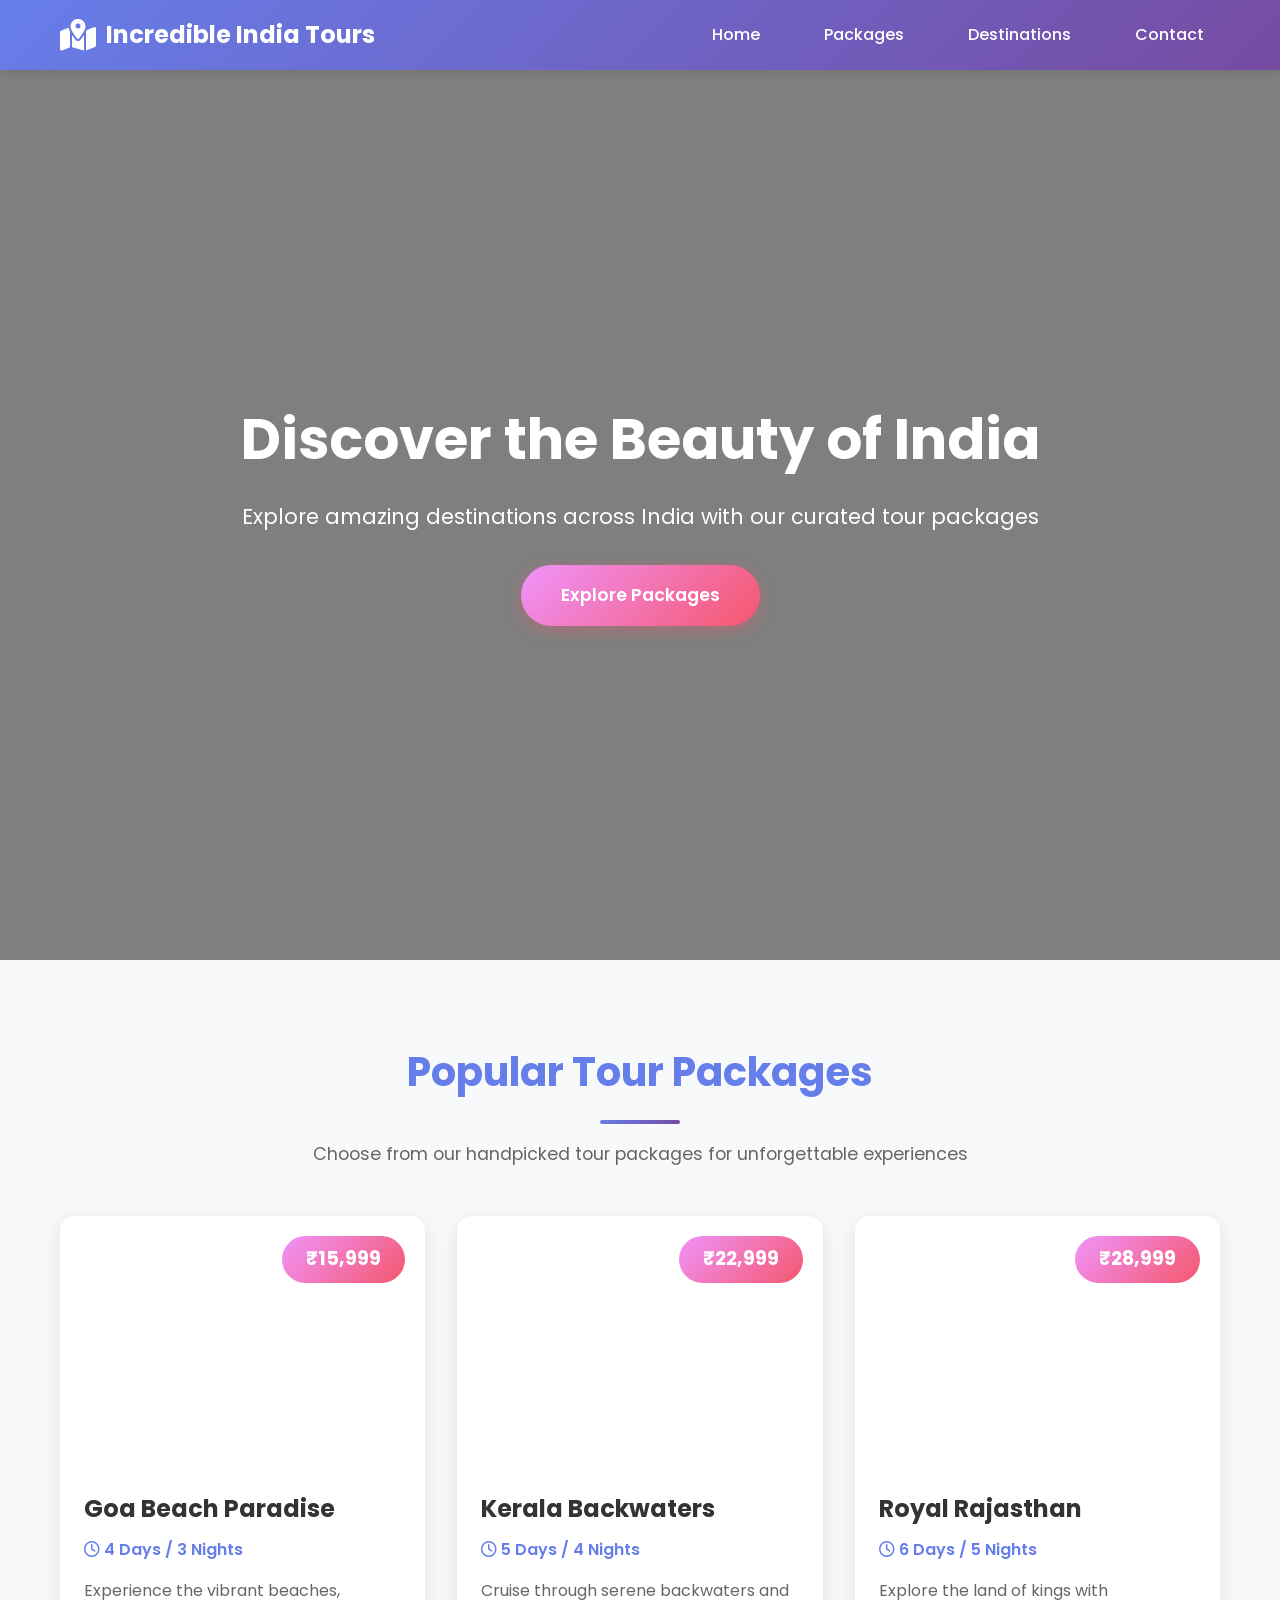
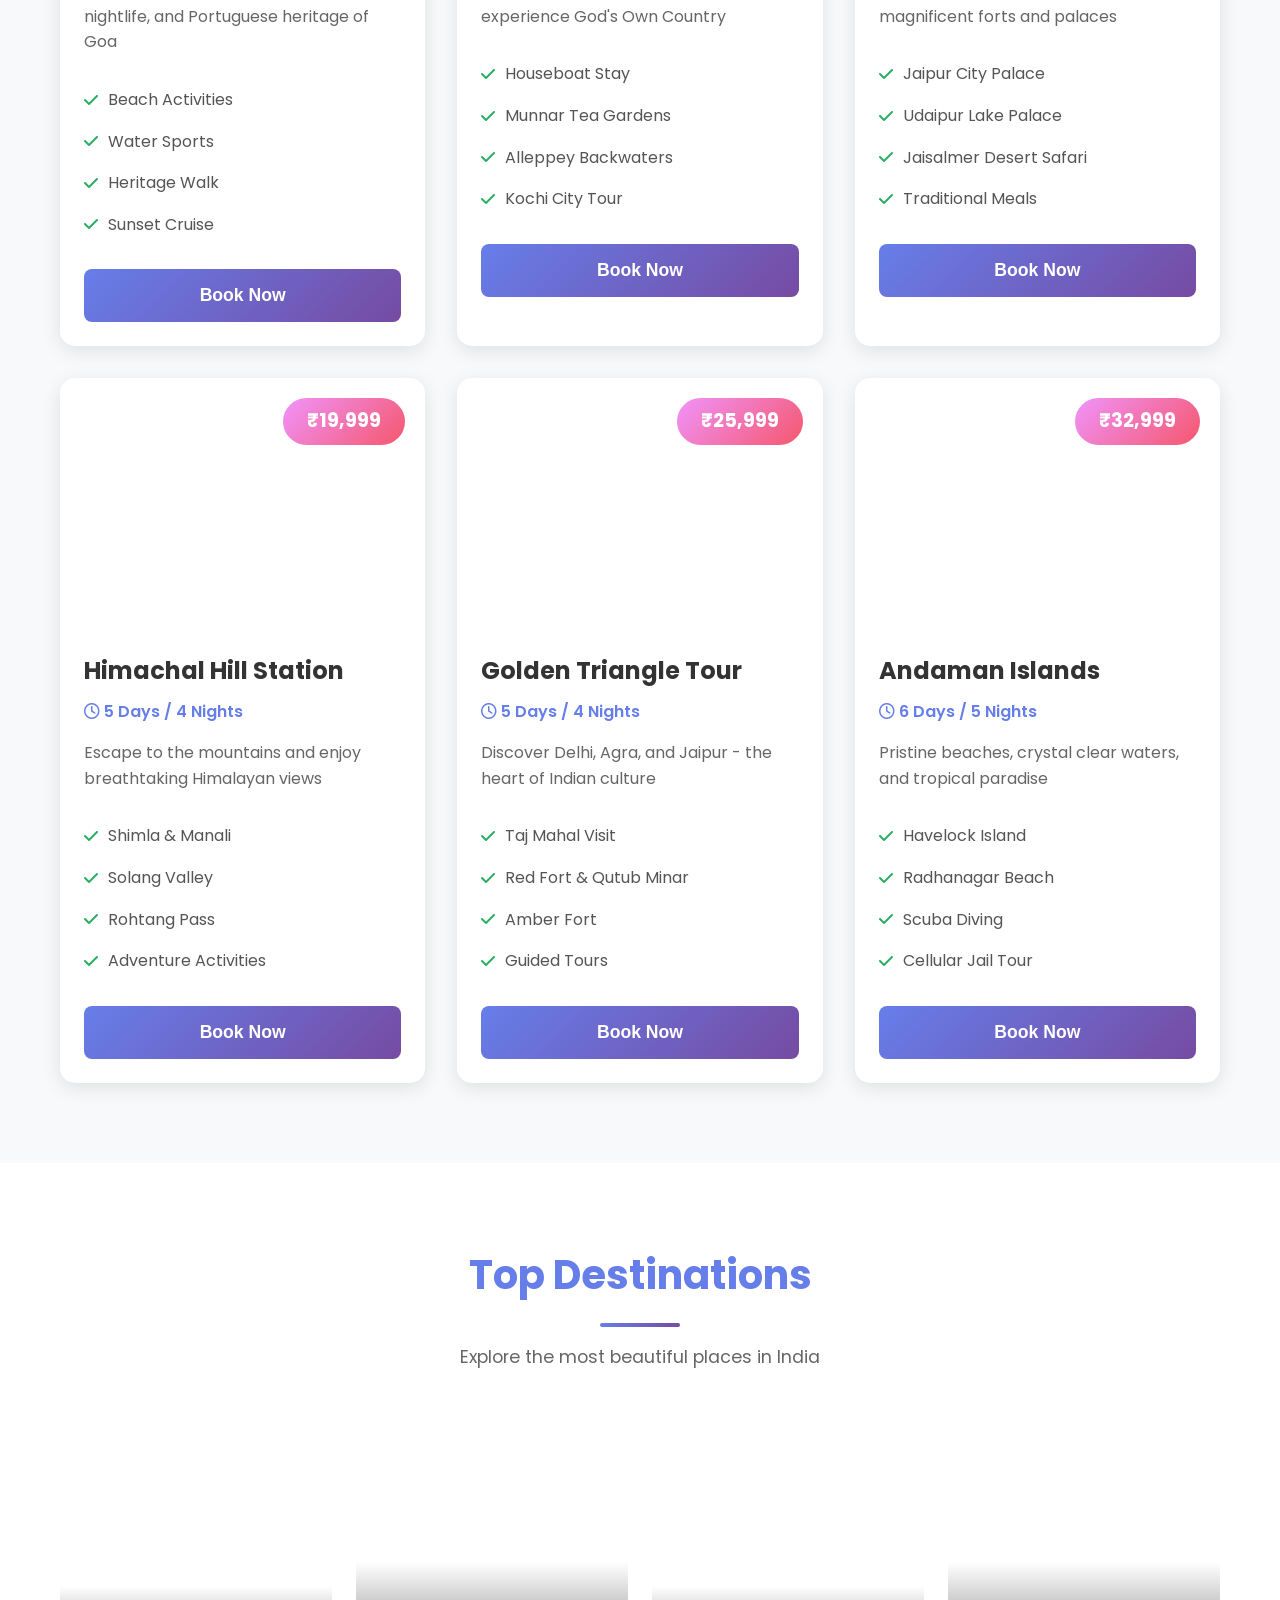
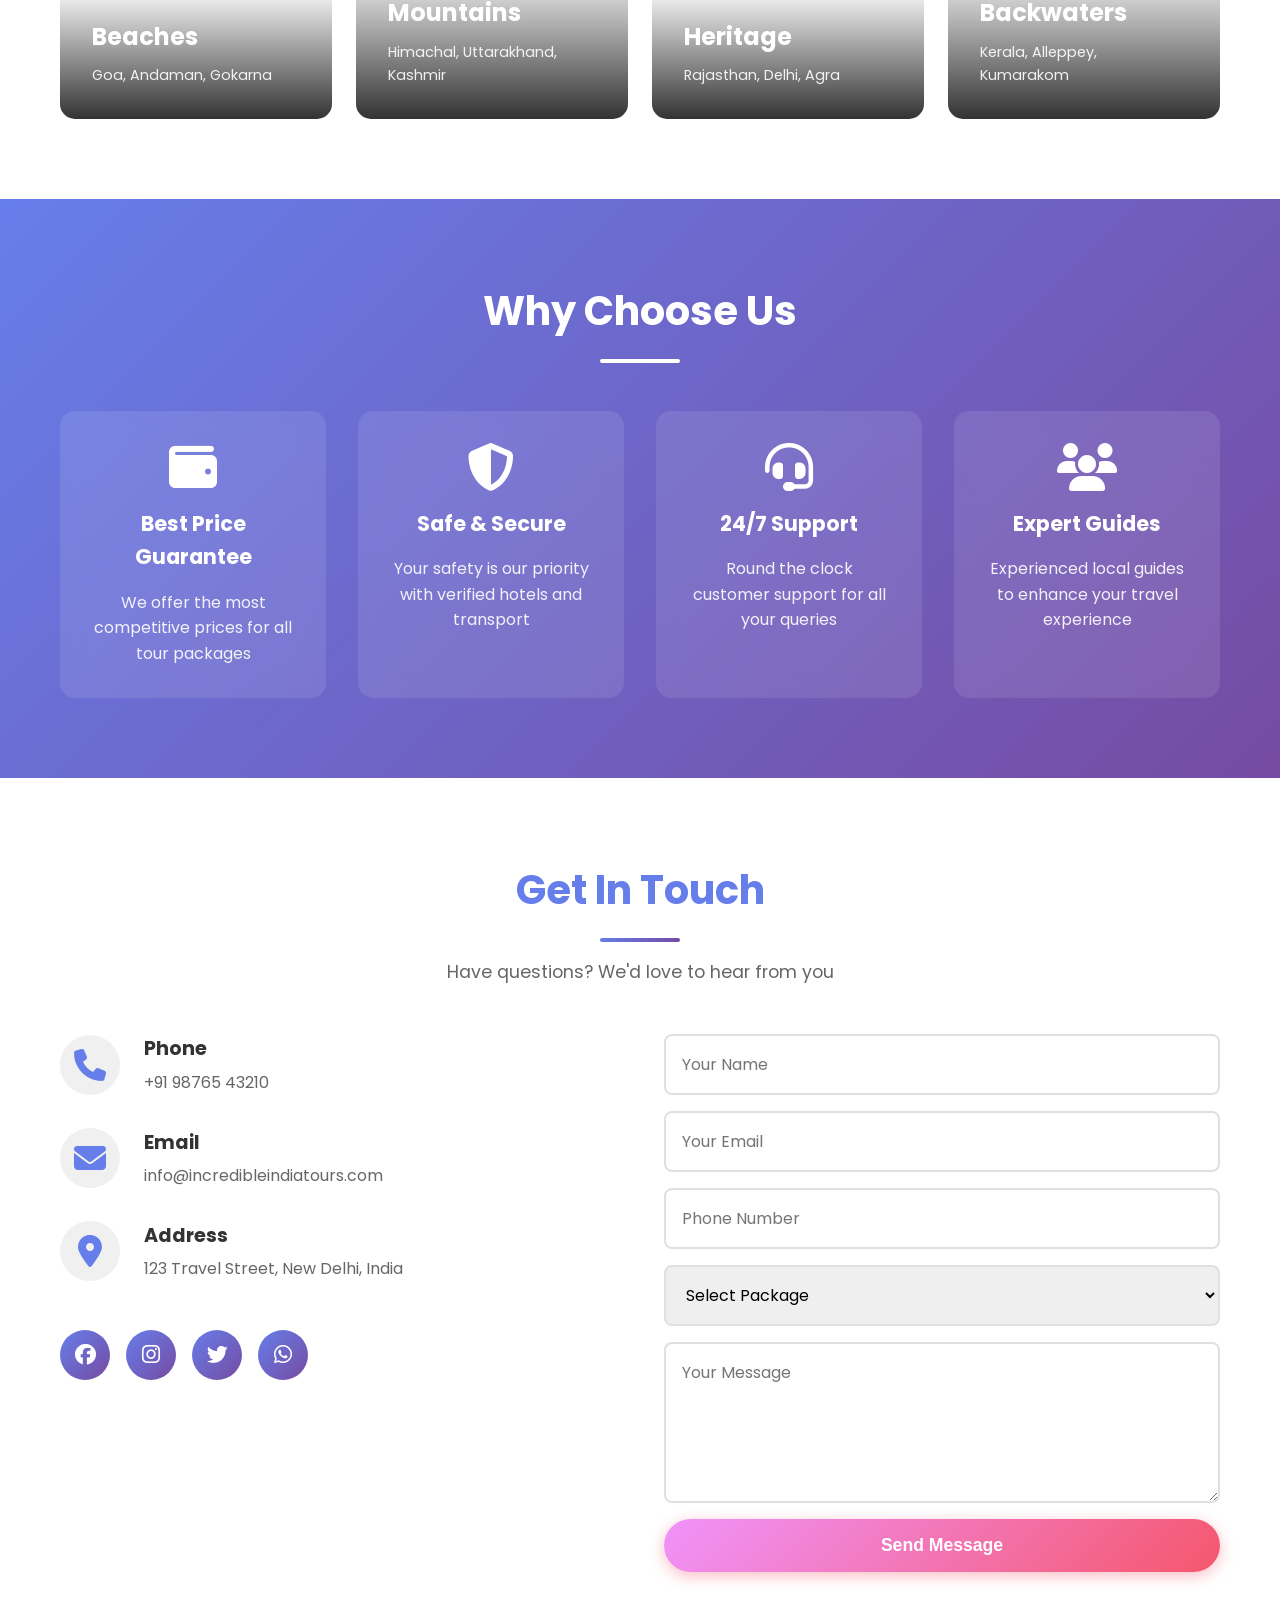
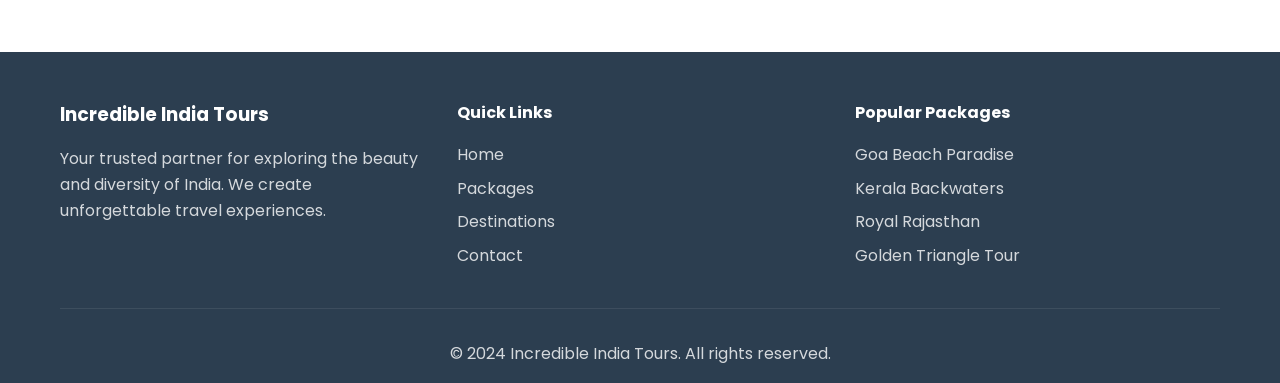
==== index.html @ 149560b5 "**Create Indian Tourism Website with Tour Packages** Key features implemented: - Added index.html wi" ====
<!DOCTYPE html>
<html lang="en">
<head>
    <meta charset="UTF-8">
    <meta name="viewport" content="width=device-width, initial-scale=1.0">
    <title>Incredible India Tours - Explore Beautiful Destinations</title>
    <link rel="stylesheet" href="styles.css">
    <link href="https://fonts.googleapis.com/css2?family=Poppins:wght@300;400;500;600;700&display=swap" rel="stylesheet">
    <link rel="stylesheet" href="https://cdnjs.cloudflare.com/ajax/libs/font-awesome/6.4.0/css/all.min.css">
</head>
<body>
    <!-- Navigation -->
    <nav class="navbar">
        <div class="container">
            <div class="logo">
                <i class="fas fa-map-marked-alt"></i>
                <span>Incredible India Tours</span>
            </div>
            <ul class="nav-links">
                <li><a href="#home">Home</a></li>
                <li><a href="#packages">Packages</a></li>
                <li><a href="#destinations">Destinations</a></li>
                <li><a href="#contact">Contact</a></li>
            </ul>
            <div class="hamburger">
                <i class="fas fa-bars"></i>
            </div>
        </div>
    </nav>

    <!-- Hero Section -->
    <section id="home" class="hero">
        <div class="hero-overlay"></div>
        <div class="hero-content">
            <h1>Discover the Beauty of India</h1>
            <p>Explore amazing destinations across India with our curated tour packages</p>
            <a href="#packages" class="btn-primary">Explore Packages</a>
        </div>
    </section>

    <!-- Featured Packages -->
    <section id="packages" class="packages-section">
        <div class="container">
            <h2 class="section-title">Popular Tour Packages</h2>
            <p class="section-subtitle">Choose from our handpicked tour packages for unforgettable experiences</p>
            
            <div class="packages-grid">
                <!-- Package 1: Goa -->
                <div class="package-card" data-package="goa">
                    <div class="package-image">
                        <img src="https://images.unsplash.com/photo-1512343879784-a960bf40e7f2?w=500&h=300&fit=crop" alt="Goa Beach">
                        <div class="price-tag">₹15,999</div>
                    </div>
                    <div class="package-info">
                        <h3>Goa Beach Paradise</h3>
                        <p class="duration"><i class="far fa-clock"></i> 4 Days / 3 Nights</p>
                        <p class="description">Experience the vibrant beaches, nightlife, and Portuguese heritage of Goa</p>
                        <ul class="features">
                            <li><i class="fas fa-check"></i> Beach Activities</li>
                            <li><i class="fas fa-check"></i> Water Sports</li>
                            <li><i class="fas fa-check"></i> Heritage Walk</li>
                            <li><i class="fas fa-check"></i> Sunset Cruise</li>
                        </ul>
                        <button class="btn-book" onclick="openBooking('Goa Beach Paradise')">Book Now</button>
                    </div>
                </div>

                <!-- Package 2: Kerala -->
                <div class="package-card" data-package="kerala">
                    <div class="package-image">
                        <img src="https://images.unsplash.com/photo-1602216056096-3b40cc0c9944?w=500&h=300&fit=crop" alt="Kerala Backwaters">
                        <div class="price-tag">₹22,999</div>
                    </div>
                    <div class="package-info">
                        <h3>Kerala Backwaters</h3>
                        <p class="duration"><i class="far fa-clock"></i> 5 Days / 4 Nights</p>
                        <p class="description">Cruise through serene backwaters and experience God's Own Country</p>
                        <ul class="features">
                            <li><i class="fas fa-check"></i> Houseboat Stay</li>
                            <li><i class="fas fa-check"></i> Munnar Tea Gardens</li>
                            <li><i class="fas fa-check"></i> Alleppey Backwaters</li>
                            <li><i class="fas fa-check"></i> Kochi City Tour</li>
                        </ul>
                        <button class="btn-book" onclick="openBooking('Kerala Backwaters')">Book Now</button>
                    </div>
                </div>

                <!-- Package 3: Rajasthan -->
                <div class="package-card" data-package="rajasthan">
                    <div class="package-image">
                        <img src="https://images.unsplash.com/photo-1477587458883-47145ed94245?w=500&h=300&fit=crop" alt="Rajasthan Palace">
                        <div class="price-tag">₹28,999</div>
                    </div>
                    <div class="package-info">
                        <h3>Royal Rajasthan</h3>
                        <p class="duration"><i class="far fa-clock"></i> 6 Days / 5 Nights</p>
                        <p class="description">Explore the land of kings with magnificent forts and palaces</p>
                        <ul class="features">
                            <li><i class="fas fa-check"></i> Jaipur City Palace</li>
                            <li><i class="fas fa-check"></i> Udaipur Lake Palace</li>
                            <li><i class="fas fa-check"></i> Jaisalmer Desert Safari</li>
                            <li><i class="fas fa-check"></i> Traditional Meals</li>
                        </ul>
                        <button class="btn-book" onclick="openBooking('Royal Rajasthan')">Book Now</button>
                    </div>
                </div>

                <!-- Package 4: Himachal -->
                <div class="package-card" data-package="himachal">
                    <div class="package-image">
                        <img src="https://images.unsplash.com/photo-1566321996530-140c58918053?w=500&h=300&fit=crop" alt="Himachal Mountains">
                        <div class="price-tag">₹19,999</div>
                    </div>
                    <div class="package-info">
                        <h3>Himachal Hill Station</h3>
                        <p class="duration"><i class="far fa-clock"></i> 5 Days / 4 Nights</p>
                        <p class="description">Escape to the mountains and enjoy breathtaking Himalayan views</p>
                        <ul class="features">
                            <li><i class="fas fa-check"></i> Shimla & Manali</li>
                            <li><i class="fas fa-check"></i> Solang Valley</li>
                            <li><i class="fas fa-check"></i> Rohtang Pass</li>
                            <li><i class="fas fa-check"></i> Adventure Activities</li>
                        </ul>
                        <button class="btn-book" onclick="openBooking('Himachal Hill Station')">Book Now</button>
                    </div>
                </div>

                <!-- Package 5: Golden Triangle -->
                <div class="package-card" data-package="golden-triangle">
                    <div class="package-image">
                        <img src="https://images.unsplash.com/photo-1524492412937-b28074a5d7da?w=500&h=300&fit=crop" alt="Taj Mahal">
                        <div class="price-tag">₹25,999</div>
                    </div>
                    <div class="package-info">
                        <h3>Golden Triangle Tour</h3>
                        <p class="duration"><i class="far fa-clock"></i> 5 Days / 4 Nights</p>
                        <p class="description">Discover Delhi, Agra, and Jaipur - the heart of Indian culture</p>
                        <ul class="features">
                            <li><i class="fas fa-check"></i> Taj Mahal Visit</li>
                            <li><i class="fas fa-check"></i> Red Fort & Qutub Minar</li>
                            <li><i class="fas fa-check"></i> Amber Fort</li>
                            <li><i class="fas fa-check"></i> Guided Tours</li>
                        </ul>
                        <button class="btn-book" onclick="openBooking('Golden Triangle Tour')">Book Now</button>
                    </div>
                </div>

                <!-- Package 6: Andaman -->
                <div class="package-card" data-package="andaman">
                    <div class="package-image">
                        <img src="https://images.unsplash.com/photo-1587474260584-136574528ed5?w=500&h=300&fit=crop" alt="Andaman Islands">
                        <div class="price-tag">₹32,999</div>
                    </div>
                    <div class="package-info">
                        <h3>Andaman Islands</h3>
                        <p class="duration"><i class="far fa-clock"></i> 6 Days / 5 Nights</p>
                        <p class="description">Pristine beaches, crystal clear waters, and tropical paradise</p>
                        <ul class="features">
                            <li><i class="fas fa-check"></i> Havelock Island</li>
                            <li><i class="fas fa-check"></i> Radhanagar Beach</li>
                            <li><i class="fas fa-check"></i> Scuba Diving</li>
                            <li><i class="fas fa-check"></i> Cellular Jail Tour</li>
                        </ul>
                        <button class="btn-book" onclick="openBooking('Andaman Islands')">Book Now</button>
                    </div>
                </div>
            </div>
        </div>
    </section>

    <!-- Destinations Section -->
    <section id="destinations" class="destinations-section">
        <div class="container">
            <h2 class="section-title">Top Destinations</h2>
            <p class="section-subtitle">Explore the most beautiful places in India</p>
            
            <div class="destinations-grid">
                <div class="destination-card">
                    <img src="https://images.unsplash.com/photo-1587474260584-136574528ed5?w=400&h=300&fit=crop" alt="Beaches">
                    <div class="destination-overlay">
                        <h3>Beaches</h3>
                        <p>Goa, Andaman, Gokarna</p>
                    </div>
                </div>
                <div class="destination-card">
                    <img src="https://images.unsplash.com/photo-1519681393784-d120267933ba?w=400&h=300&fit=crop" alt="Mountains">
                    <div class="destination-overlay">
                        <h3>Mountains</h3>
                        <p>Himachal, Uttarakhand, Kashmir</p>
                    </div>
                </div>
                <div class="destination-card">
                    <img src="https://images.unsplash.com/photo-1477587458883-47145ed94245?w=400&h=300&fit=crop" alt="Heritage">
                    <div class="destination-overlay">
                        <h3>Heritage</h3>
                        <p>Rajasthan, Delhi, Agra</p>
                    </div>
                </div>
                <div class="destination-card">
                    <img src="https://images.unsplash.com/photo-1602216056096-3b40cc0c9944?w=400&h=300&fit=crop" alt="Backwaters">
                    <div class="destination-overlay">
                        <h3>Backwaters</h3>
                        <p>Kerala, Alleppey, Kumarakom</p>
                    </div>
                </div>
            </div>
        </div>
    </section>

    <!-- Why Choose Us -->
    <section class="why-us">
        <div class="container">
            <h2 class="section-title">Why Choose Us</h2>
            <div class="features-grid">
                <div class="feature-box">
                    <i class="fas fa-wallet"></i>
                    <h3>Best Price Guarantee</h3>
                    <p>We offer the most competitive prices for all tour packages</p>
                </div>
                <div class="feature-box">
                    <i class="fas fa-shield-alt"></i>
                    <h3>Safe & Secure</h3>
                    <p>Your safety is our priority with verified hotels and transport</p>
                </div>
                <div class="feature-box">
                    <i class="fas fa-headset"></i>
                    <h3>24/7 Support</h3>
                    <p>Round the clock customer support for all your queries</p>
                </div>
                <div class="feature-box">
                    <i class="fas fa-users"></i>
                    <h3>Expert Guides</h3>
                    <p>Experienced local guides to enhance your travel experience</p>
                </div>
            </div>
        </div>
    </section>

    <!-- Contact Section -->
    <section id="contact" class="contact-section">
        <div class="container">
            <h2 class="section-title">Get In Touch</h2>
            <p class="section-subtitle">Have questions? We'd love to hear from you</p>
            
            <div class="contact-wrapper">
                <div class="contact-info">
                    <div class="info-item">
                        <i class="fas fa-phone"></i>
                        <div>
                            <h4>Phone</h4>
                            <p>+91 98765 43210</p>
                        </div>
                    </div>
                    <div class="info-item">
                        <i class="fas fa-envelope"></i>
                        <div>
                            <h4>Email</h4>
                            <p>info@incredibleindiatours.com</p>
                        </div>
                    </div>
                    <div class="info-item">
                        <i class="fas fa-map-marker-alt"></i>
                        <div>
                            <h4>Address</h4>
                            <p>123 Travel Street, New Delhi, India</p>
                        </div>
                    </div>
                    <div class="social-links">
                        <a href="#"><i class="fab fa-facebook"></i></a>
                        <a href="#"><i class="fab fa-instagram"></i></a>
                        <a href="#"><i class="fab fa-twitter"></i></a>
                        <a href="#"><i class="fab fa-whatsapp"></i></a>
                    </div>
                </div>
                
                <form class="contact-form" id="contactForm">
                    <input type="text" placeholder="Your Name" required>
                    <input type="email" placeholder="Your Email" required>
                    <input type="tel" placeholder="Phone Number" required>
                    <select>
                        <option value="">Select Package</option>
                        <option value="goa">Goa Beach Paradise</option>
                        <option value="kerala">Kerala Backwaters</option>
                        <option value="rajasthan">Royal Rajasthan</option>
                        <option value="himachal">Himachal Hill Station</option>
                        <option value="golden-triangle">Golden Triangle Tour</option>
                        <option value="andaman">Andaman Islands</option>
                    </select>
                    <textarea placeholder="Your Message" rows="5" required></textarea>
                    <button type="submit" class="btn-primary">Send Message</button>
                </form>
            </div>
        </div>
    </section>

    <!-- Booking Modal -->
    <div class="modal" id="bookingModal">
        <div class="modal-content">
            <span class="close-btn" onclick="closeBooking()">&times;</span>
            <h2>Book Your Tour</h2>
            <p id="selectedPackage" class="package-name"></p>
            
            <form id="bookingForm">
                <div class="form-group">
                    <label>Full Name</label>
                    <input type="text" id="name" required placeholder="Enter your full name">
                </div>
                <div class="form-group">
                    <label>Email Address</label>
                    <input type="email" id="email" required placeholder="Enter your email">
                </div>
                <div class="form-group">
                    <label>Phone Number</label>
                    <input type="tel" id="phone" required placeholder="Enter your phone number">
                </div>
                <div class="form-row">
                    <div class="form-group">
                        <label>Travel Date</label>
                        <input type="date" id="date" required>
                    </div>
                    <div class="form-group">
                        <label>Number of People</label>
                        <input type="number" id="people" min="1" max="20" required placeholder="2">
                    </div>
                </div>
                <div class="form-group">
                    <label>Special Requirements</label>
                    <textarea id="requirements" rows="3" placeholder="Any special requests or dietary requirements"></textarea>
                </div>
                <button type="submit" class="btn-primary btn-full">Confirm Booking</button>
            </form>
        </div>
    </div>

    <!-- Footer -->
    <footer class="footer">
        <div class="container">
            <div class="footer-content">
                <div class="footer-section">
                    <h3>Incredible India Tours</h3>
                    <p>Your trusted partner for exploring the beauty and diversity of India. We create unforgettable travel experiences.</p>
                </div>
                <div class="footer-section">
                    <h4>Quick Links</h4>
                    <ul>
                        <li><a href="#home">Home</a></li>
                        <li><a href="#packages">Packages</a></li>
                        <li><a href="#destinations">Destinations</a></li>
                        <li><a href="#contact">Contact</a></li>
                    </ul>
                </div>
                <div class="footer-section">
                    <h4>Popular Packages</h4>
                    <ul>
                        <li>Goa Beach Paradise</li>
                        <li>Kerala Backwaters</li>
                        <li>Royal Rajasthan</li>
                        <li>Golden Triangle Tour</li>
                    </ul>
                </div>
            </div>
            <div class="footer-bottom">
                <p>&copy; 2024 Incredible India Tours. All rights reserved.</p>
            </div>
        </div>
    </footer>

    <script src="script.js"></script>
</body>
</html>
---- styles.css ----
/* Global Styles */
* {
    margin: 0;
    padding: 0;
    box-sizing: border-box;
}

body {
    font-family: 'Poppins', sans-serif;
    line-height: 1.6;
    color: #333;
    overflow-x: hidden;
}

.container {
    max-width: 1200px;
    margin: 0 auto;
    padding: 0 20px;
}

a {
    text-decoration: none;
    color: inherit;
}

ul {
    list-style: none;
}

img {
    max-width: 100%;
    height: auto;
    display: block;
}

/* Navigation */
.navbar {
    background: linear-gradient(135deg, #667eea 0%, #764ba2 100%);
    padding: 1rem 0;
    position: fixed;
    width: 100%;
    top: 0;
    z-index: 1000;
    box-shadow: 0 2px 10px rgba(0, 0, 0, 0.1);
}

.navbar .container {
    display: flex;
    justify-content: space-between;
    align-items: center;
}

.logo {
    display: flex;
    align-items: center;
    gap: 10px;
    font-size: 1.5rem;
    font-weight: 700;
    color: white;
}

.logo i {
    font-size: 2rem;
}

.nav-links {
    display: flex;
    gap: 2rem;
}

.nav-links a {
    color: white;
    font-weight: 500;
    transition: all 0.3s ease;
    padding: 0.5rem 1rem;
    border-radius: 5px;
}

.nav-links a:hover {
    background: rgba(255, 255, 255, 0.2);
    transform: translateY(-2px);
}

.hamburger {
    display: none;
    font-size: 1.5rem;
    color: white;
    cursor: pointer;
}

/* Hero Section */
.hero {
    height: 100vh;
    background: url('https://images.unsplash.com/photo-1524492412937-b28074a5d7da?w=1920&h=1080&fit=crop') no-repeat center center/cover;
    position: relative;
    display: flex;
    align-items: center;
    justify-content: center;
    text-align: center;
    margin-top: 60px;
}

.hero-overlay {
    position: absolute;
    top: 0;
    left: 0;
    width: 100%;
    height: 100%;
    background: rgba(0, 0, 0, 0.5);
}

.hero-content {
    position: relative;
    z-index: 1;
    color: white;
    padding: 2rem;
}

.hero-content h1 {
    font-size: 3.5rem;
    margin-bottom: 1rem;
    animation: fadeInUp 1s ease;
}

.hero-content p {
    font-size: 1.3rem;
    margin-bottom: 2rem;
    animation: fadeInUp 1s ease 0.3s both;
}

.btn-primary {
    display: inline-block;
    background: linear-gradient(135deg, #f093fb 0%, #f5576c 100%);
    color: white;
    padding: 1rem 2.5rem;
    border: none;
    border-radius: 50px;
    font-size: 1.1rem;
    font-weight: 600;
    cursor: pointer;
    transition: all 0.3s ease;
    box-shadow: 0 4px 15px rgba(245, 87, 108, 0.4);
}

.btn-primary:hover {
    transform: translateY(-3px);
    box-shadow: 0 6px 20px rgba(245, 87, 108, 0.6);
}

/* Sections */
section {
    padding: 5rem 0;
}

.section-title {
    text-align: center;
    font-size: 2.5rem;
    margin-bottom: 1rem;
    color: #667eea;
    position: relative;
}

.section-title::after {
    content: '';
    display: block;
    width: 80px;
    height: 4px;
    background: linear-gradient(135deg, #667eea 0%, #764ba2 100%);
    margin: 1rem auto;
    border-radius: 2px;
}

.section-subtitle {
    text-align: center;
    color: #666;
    font-size: 1.1rem;
    margin-bottom: 3rem;
}

/* Packages Section */
.packages-section {
    background: #f8f9fa;
}

.packages-grid {
    display: grid;
    grid-template-columns: repeat(auto-fit, minmax(350px, 1fr));
    gap: 2rem;
}

.package-card {
    background: white;
    border-radius: 15px;
    overflow: hidden;
    box-shadow: 0 5px 20px rgba(0, 0, 0, 0.1);
    transition: all 0.3s ease;
}

.package-card:hover {
    transform: translateY(-10px);
    box-shadow: 0 15px 40px rgba(0, 0, 0, 0.2);
}

.package-image {
    position: relative;
    height: 250px;
    overflow: hidden;
}

.package-image img {
    width: 100%;
    height: 100%;
    object-fit: cover;
    transition: transform 0.3s ease;
}

.package-card:hover .package-image img {
    transform: scale(1.1);
}

.price-tag {
    position: absolute;
    top: 20px;
    right: 20px;
    background: linear-gradient(135deg, #f093fb 0%, #f5576c 100%);
    color: white;
    padding: 0.5rem 1.5rem;
    border-radius: 25px;
    font-weight: 700;
    font-size: 1.2rem;
}

.package-info {
    padding: 1.5rem;
}

.package-info h3 {
    font-size: 1.5rem;
    color: #333;
    margin-bottom: 0.5rem;
}

.duration {
    color: #667eea;
    font-weight: 600;
    margin-bottom: 1rem;
}

.description {
    color: #666;
    margin-bottom: 1rem;
    line-height: 1.6;
}

.features {
    margin: 1.5rem 0;
}

.features li {
    padding: 0.5rem 0;
    color: #555;
    display: flex;
    align-items: center;
    gap: 10px;
}

.features i {
    color: #27ae60;
}

.btn-book {
    width: 100%;
    background: linear-gradient(135deg, #667eea 0%, #764ba2 100%);
    color: white;
    padding: 1rem;
    border: none;
    border-radius: 8px;
    font-size: 1.1rem;
    font-weight: 600;
    cursor: pointer;
    transition: all 0.3s ease;
}

.btn-book:hover {
    transform: translateY(-2px);
    box-shadow: 0 5px 15px rgba(102, 126, 234, 0.4);
}

/* Destinations Section */
.destinations-grid {
    display: grid;
    grid-template-columns: repeat(auto-fit, minmax(250px, 1fr));
    gap: 1.5rem;
}

.destination-card {
    position: relative;
    height: 300px;
    border-radius: 15px;
    overflow: hidden;
    cursor: pointer;
}

.destination-card img {
    width: 100%;
    height: 100%;
    object-fit: cover;
    transition: transform 0.5s ease;
}

.destination-card:hover img {
    transform: scale(1.2);
}

.destination-overlay {
    position: absolute;
    bottom: 0;
    left: 0;
    width: 100%;
    padding: 2rem;
    background: linear-gradient(to top, rgba(0, 0, 0, 0.8), transparent);
    color: white;
}

.destination-overlay h3 {
    font-size: 1.5rem;
    margin-bottom: 0.5rem;
}

.destination-overlay p {
    font-size: 0.9rem;
    opacity: 0.9;
}

/* Why Us Section */
.why-us {
    background: linear-gradient(135deg, #667eea 0%, #764ba2 100%);
    color: white;
}

.why-us .section-title {
    color: white;
}

.why-us .section-title::after {
    background: white;
}

.features-grid {
    display: grid;
    grid-template-columns: repeat(auto-fit, minmax(250px, 1fr));
    gap: 2rem;
    margin-top: 3rem;
}

.feature-box {
    text-align: center;
    padding: 2rem;
    background: rgba(255, 255, 255, 0.1);
    border-radius: 15px;
    backdrop-filter: blur(10px);
    transition: all 0.3s ease;
}

.feature-box:hover {
    transform: translateY(-5px);
    background: rgba(255, 255, 255, 0.2);
}

.feature-box i {
    font-size: 3rem;
    margin-bottom: 1rem;
}

.feature-box h3 {
    font-size: 1.3rem;
    margin-bottom: 1rem;
}

.feature-box p {
    opacity: 0.9;
    line-height: 1.6;
}

/* Contact Section */
.contact-wrapper {
    display: grid;
    grid-template-columns: 1fr 1fr;
    gap: 3rem;
    margin-top: 2rem;
}

.contact-info {
    display: flex;
    flex-direction: column;
    gap: 2rem;
}

.info-item {
    display: flex;
    align-items: center;
    gap: 1.5rem;
}

.info-item i {
    font-size: 2rem;
    color: #667eea;
    width: 60px;
    height: 60px;
    background: #f0f0f0;
    border-radius: 50%;
    display: flex;
    align-items: center;
    justify-content: center;
}

.info-item h4 {
    font-size: 1.2rem;
    margin-bottom: 0.3rem;
    color: #333;
}

.info-item p {
    color: #666;
}

.social-links {
    display: flex;
    gap: 1rem;
    margin-top: 1rem;
}

.social-links a {
    width: 50px;
    height: 50px;
    background: linear-gradient(135deg, #667eea 0%, #764ba2 100%);
    color: white;
    border-radius: 50%;
    display: flex;
    align-items: center;
    justify-content: center;
    font-size: 1.3rem;
    transition: all 0.3s ease;
}

.social-links a:hover {
    transform: translateY(-5px) rotate(360deg);
}

.contact-form {
    display: flex;
    flex-direction: column;
    gap: 1rem;
}

.contact-form input,
.contact-form select,
.contact-form textarea {
    padding: 1rem;
    border: 2px solid #e0e0e0;
    border-radius: 8px;
    font-family: 'Poppins', sans-serif;
    font-size: 1rem;
    transition: all 0.3s ease;
}

.contact-form input:focus,
.contact-form select:focus,
.contact-form textarea:focus {
    outline: none;
    border-color: #667eea;
    box-shadow: 0 0 0 3px rgba(102, 126, 234, 0.1);
}

/* Modal */
.modal {
    display: none;
    position: fixed;
    top: 0;
    left: 0;
    width: 100%;
    height: 100%;
    background: rgba(0, 0, 0, 0.7);
    z-index: 2000;
    justify-content: center;
    align-items: center;
    padding: 2rem;
}

.modal.active {
    display: flex;
}

.modal-content {
    background: white;
    padding: 2.5rem;
    border-radius: 15px;
    max-width: 600px;
    width: 100%;
    position: relative;
    animation: slideIn 0.3s ease;
}

@keyframes slideIn {
    from {
        transform: translateY(-50px);
        opacity: 0;
    }
    to {
        transform: translateY(0);
        opacity: 1;
    }
}

.close-btn {
    position: absolute;
    top: 15px;
    right: 20px;
    font-size: 2rem;
    cursor: pointer;
    color: #666;
    transition: color 0.3s ease;
}

.close-btn:hover {
    color: #f5576c;
}

.modal-content h2 {
    color: #667eea;
    margin-bottom: 0.5rem;
}

.package-name {
    color: #f5576c;
    font-weight: 600;
    margin-bottom: 2rem;
}

.form-group {
    margin-bottom: 1.5rem;
}

.form-group label {
    display: block;
    margin-bottom: 0.5rem;
    color: #333;
    font-weight: 500;
}

.form-group input,
.form-group textarea {
    width: 100%;
    padding: 0.8rem;
    border: 2px solid #e0e0e0;
    border-radius: 8px;
    font-family: 'Poppins', sans-serif;
    font-size: 1rem;
    transition: all 0.3s ease;
}

.form-group input:focus,
.form-group textarea:focus {
    outline: none;
    border-color: #667eea;
}

.form-row {
    display: grid;
    grid-template-columns: 1fr 1fr;
    gap: 1rem;
}

.btn-full {
    width: 100%;
}

/* Footer */
.footer {
    background: #2c3e50;
    color: white;
    padding: 3rem 0 1rem;
}

.footer-content {
    display: grid;
    grid-template-columns: repeat(auto-fit, minmax(250px, 1fr));
    gap: 2rem;
    margin-bottom: 2rem;
}

.footer-section h3,
.footer-section h4 {
    margin-bottom: 1rem;
}

.footer-section p {
    opacity: 0.8;
    line-height: 1.6;
}

.footer-section ul li {
    margin-bottom: 0.5rem;
    opacity: 0.8;
    transition: opacity 0.3s ease;
}

.footer-section ul li:hover {
    opacity: 1;
    cursor: pointer;
}

.footer-bottom {
    text-align: center;
    padding-top: 2rem;
    border-top: 1px solid rgba(255, 255, 255, 0.1);
    opacity: 0.8;
}

/* Animations */
@keyframes fadeInUp {
    from {
        opacity: 0;
        transform: translateY(30px);
    }
    to {
        opacity: 1;
        transform: translateY(0);
    }
}

/* Responsive Design */
@media (max-width: 768px) {
    .nav-links {
        display: none;
        position: absolute;
        top: 100%;
        left: 0;
        width: 100%;
        background: linear-gradient(135deg, #667eea 0%, #764ba2 100%);
        flex-direction: column;
        padding: 1rem 0;
        gap: 0;
    }

    .nav-links.active {
        display: flex;
    }

    .nav-links li {
        text-align: center;
    }

    .nav-links a {
        display: block;
        padding: 1rem;
    }

    .hamburger {
        display: block;
    }

    .hero-content h1 {
        font-size: 2.5rem;
    }

    .hero-content p {
        font-size: 1.1rem;
    }

    .packages-grid {
        grid-template-columns: 1fr;
    }

    .contact-wrapper {
        grid-template-columns: 1fr;
    }

    .form-row {
        grid-template-columns: 1fr;
    }

    .section-title {
        font-size: 2rem;
    }
}

@media (max-width: 480px) {
    .hero-content h1 {
        font-size: 2rem;
    }

    .btn-primary {
        padding: 0.8rem 1.5rem;
        font-size: 1rem;
    }

    .modal-content {
        padding: 1.5rem;
    }
}

/* Scroll Behavior */
html {
    scroll-behavior: smooth;
}

/* Success Message */
.success-message {
    background: #27ae60;
    color: white;
    padding: 1rem;
    border-radius: 8px;
    text-align: center;
    margin-top: 1rem;
    animation: fadeInUp 0.5s ease;
}
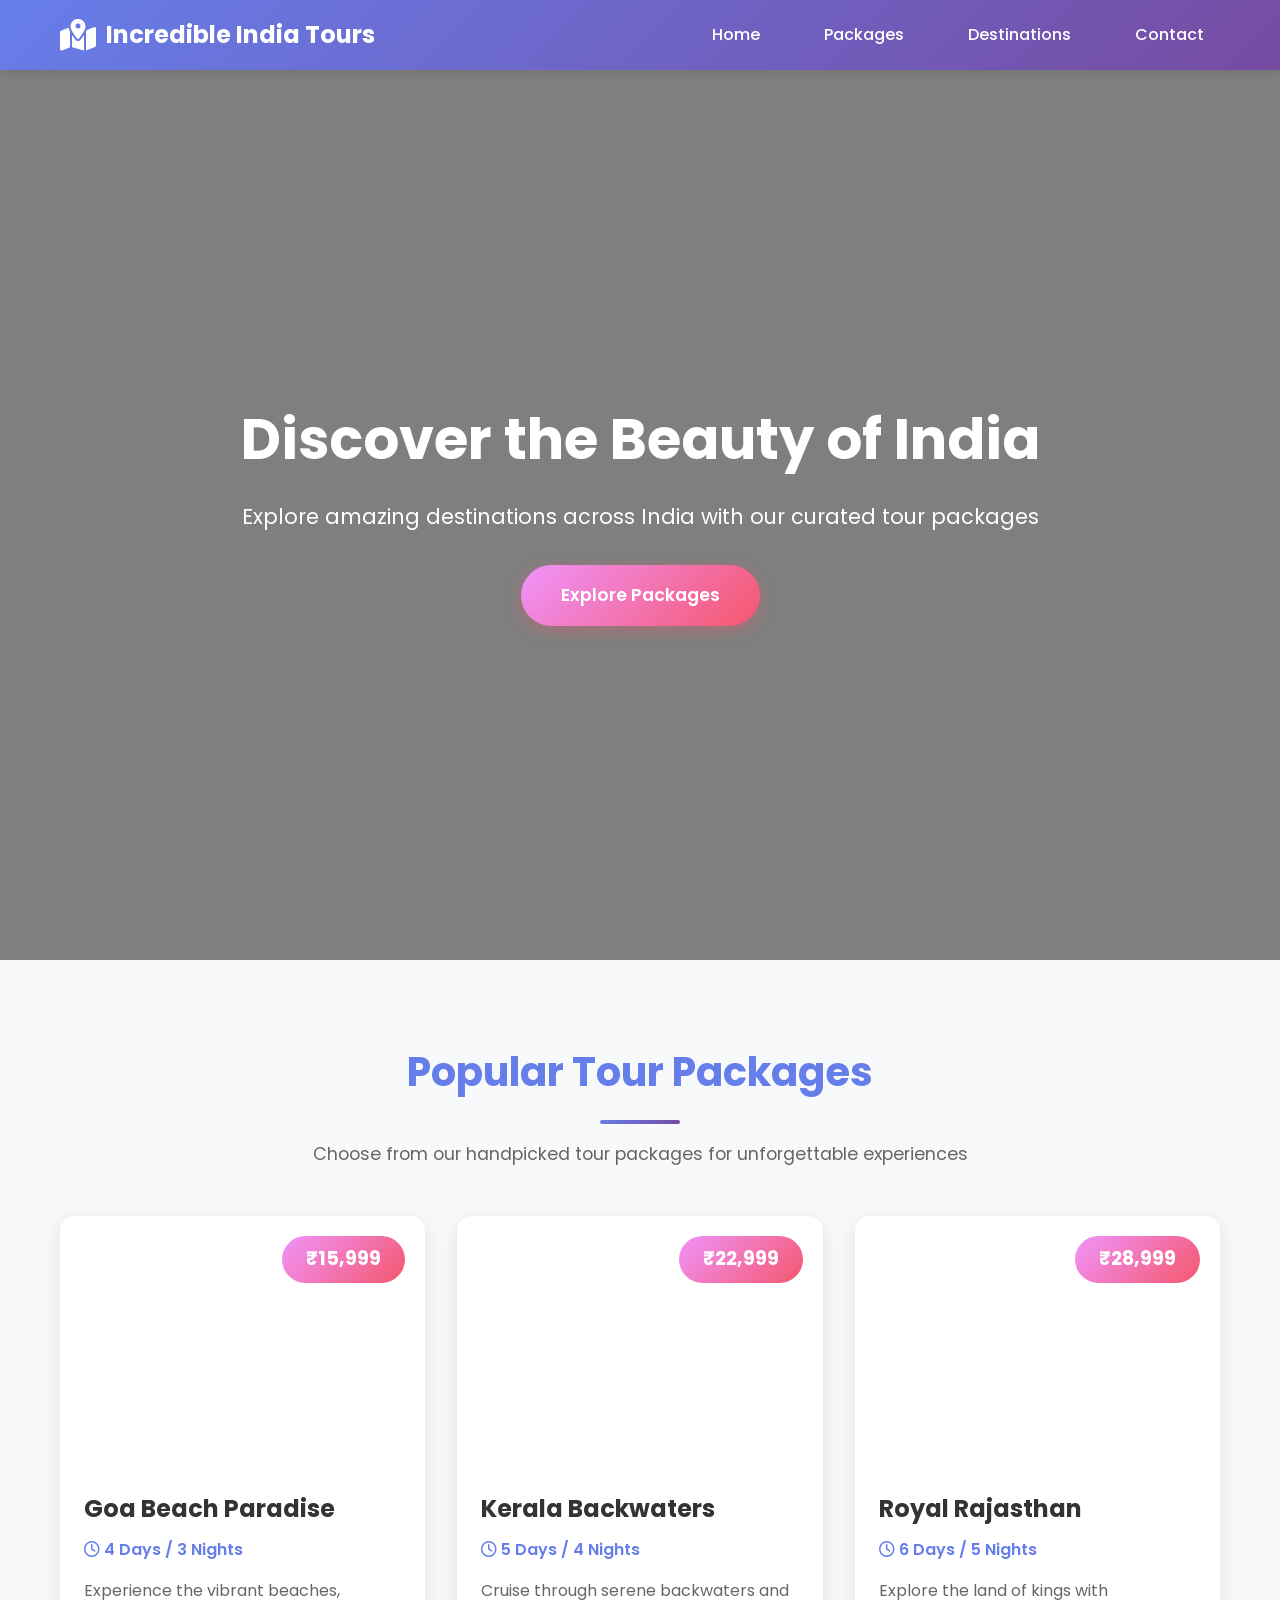
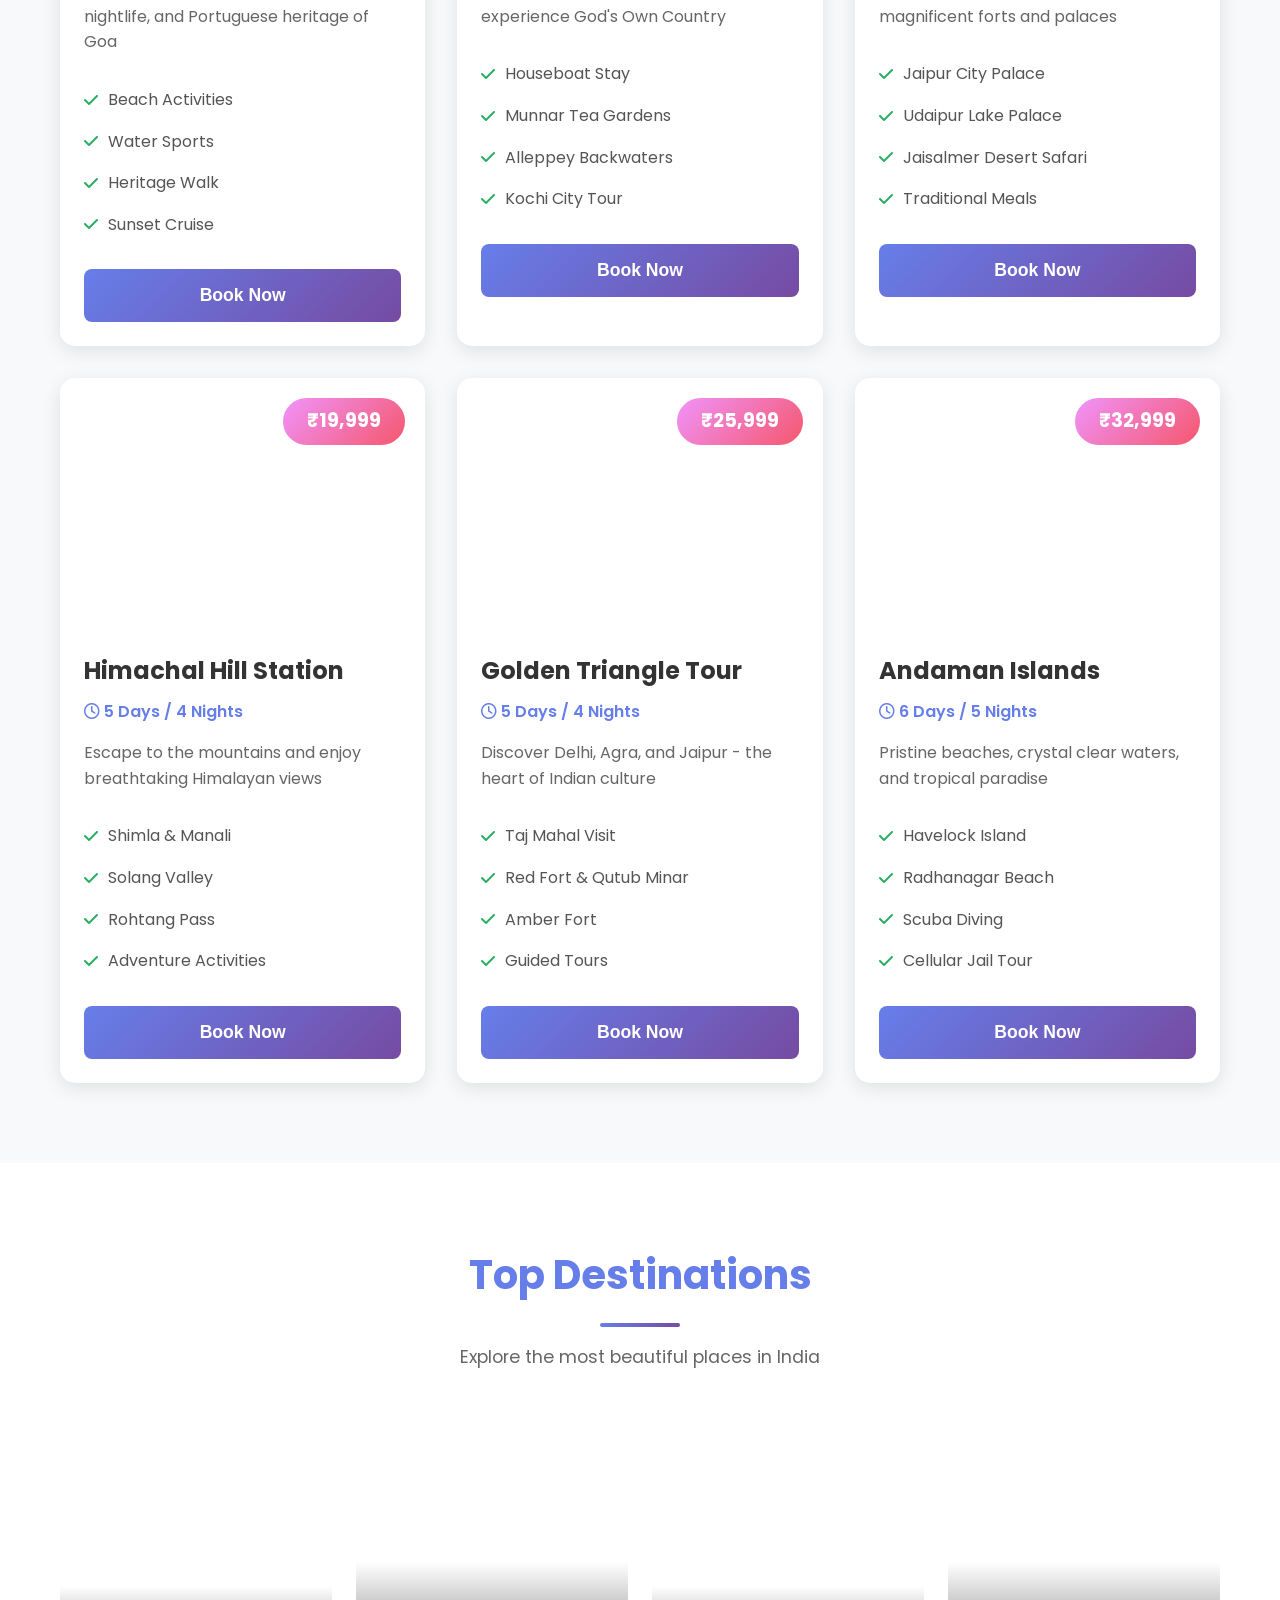
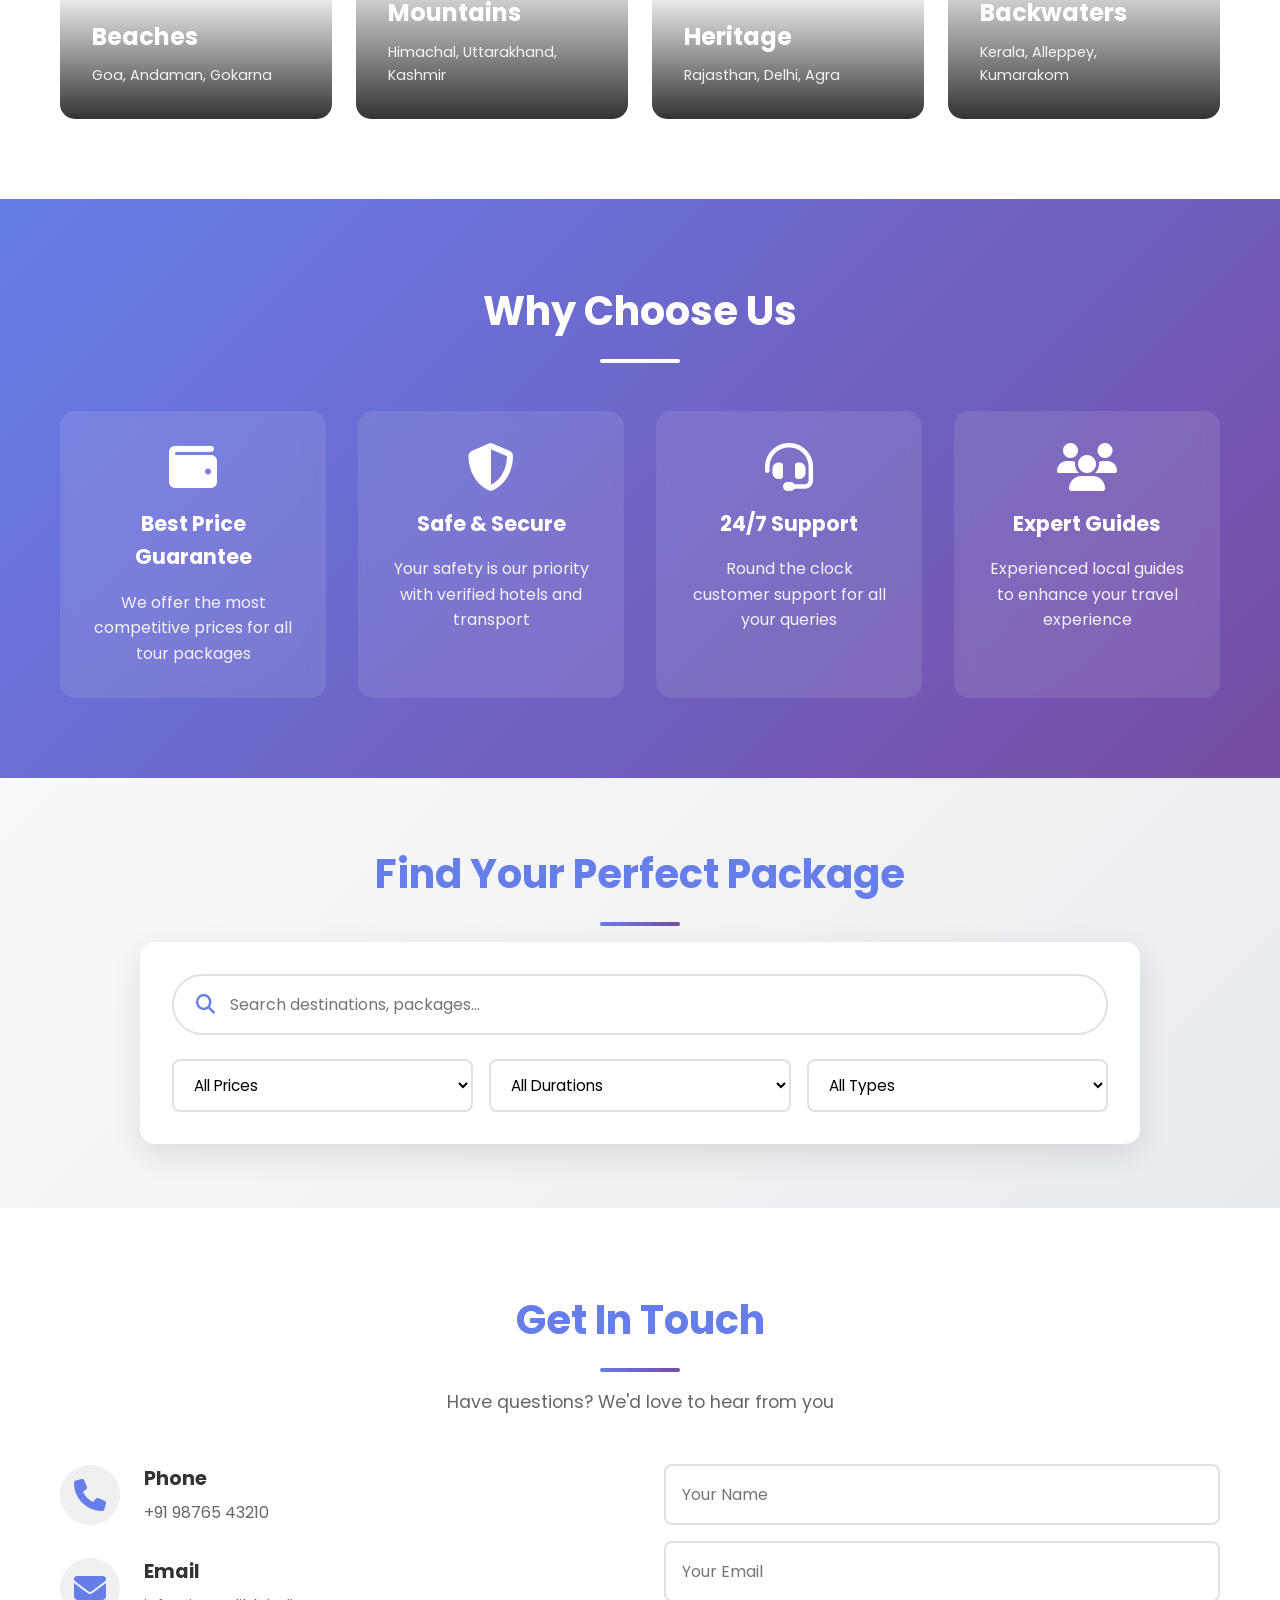
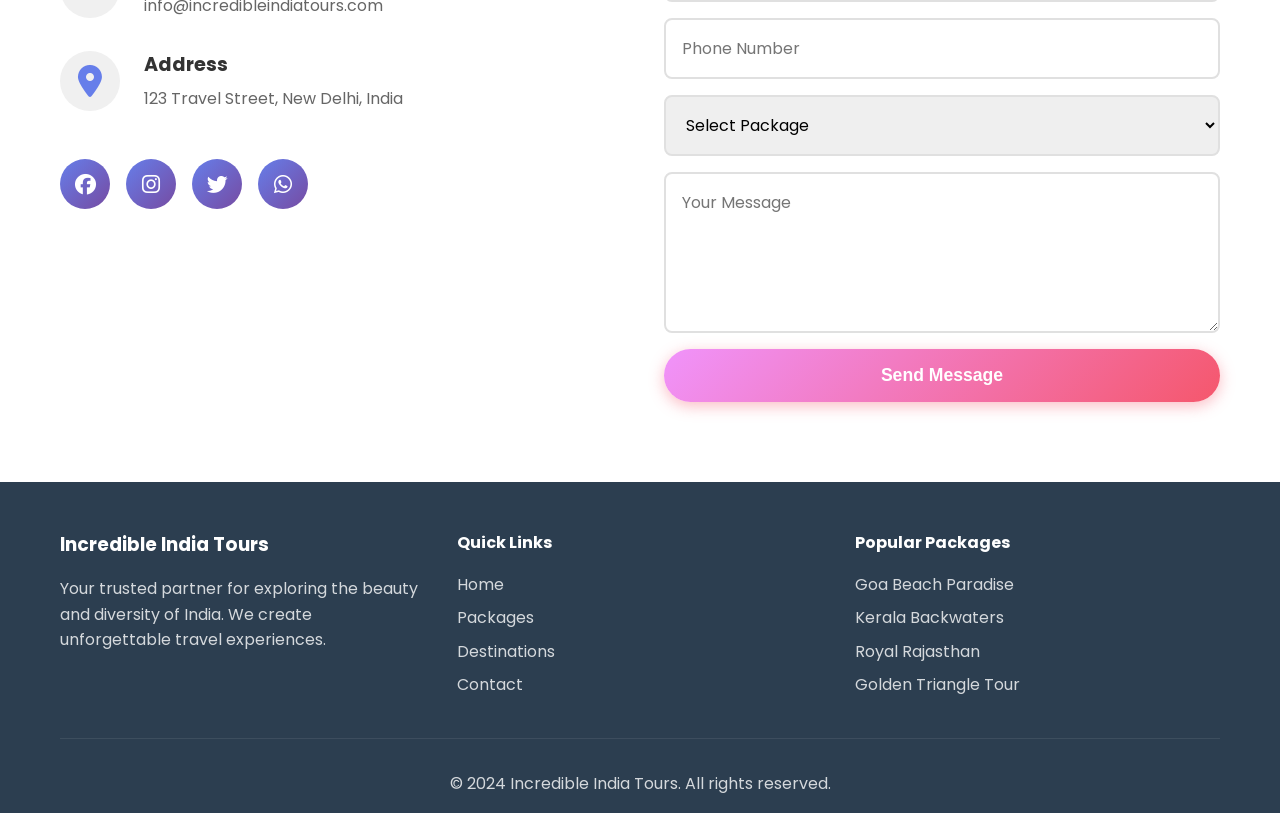
==== commit 4c434b08: "update branch" ====
--- a/index.html
+++ b/index.html
@@ -7,6 +7,7 @@
     <link rel="stylesheet" href="styles.css">
     <link href="https://fonts.googleapis.com/css2?family=Poppins:wght@300;400;500;600;700&display=swap" rel="stylesheet">
     <link rel="stylesheet" href="https://cdnjs.cloudflare.com/ajax/libs/font-awesome/6.4.0/css/all.min.css">
+    <!-- Add data attributes to packages for filtering -->
 </head>
 <body>
     <!-- Navigation -->
@@ -46,7 +47,7 @@
             
             <div class="packages-grid">
                 <!-- Package 1: Goa -->
-                <div class="package-card" data-package="goa">
+                <div class="package-card" data-package="goa" data-price="budget" data-duration="short" data-type="beach">
                     <div class="package-image">
                         <img src="https://images.unsplash.com/photo-1512343879784-a960bf40e7f2?w=500&h=300&fit=crop" alt="Goa Beach">
                         <div class="price-tag">₹15,999</div>
@@ -66,7 +67,7 @@
                 </div>
 
                 <!-- Package 2: Kerala -->
-                <div class="package-card" data-package="kerala">
+                <div class="package-card" data-package="kerala" data-price="mid" data-duration="medium" data-type="beach">
                     <div class="package-image">
                         <img src="https://images.unsplash.com/photo-1602216056096-3b40cc0c9944?w=500&h=300&fit=crop" alt="Kerala Backwaters">
                         <div class="price-tag">₹22,999</div>
@@ -86,7 +87,7 @@
                 </div>
 
                 <!-- Package 3: Rajasthan -->
-                <div class="package-card" data-package="rajasthan">
+                <div class="package-card" data-package="rajasthan" data-price="mid" data-duration="medium" data-type="heritage">
                     <div class="package-image">
                         <img src="https://images.unsplash.com/photo-1477587458883-47145ed94245?w=500&h=300&fit=crop" alt="Rajasthan Palace">
                         <div class="price-tag">₹28,999</div>
@@ -106,7 +107,7 @@
                 </div>
 
                 <!-- Package 4: Himachal -->
-                <div class="package-card" data-package="himachal">
+                <div class="package-card" data-package="himachal" data-price="budget" data-duration="medium" data-type="mountain">
                     <div class="package-image">
                         <img src="https://images.unsplash.com/photo-1566321996530-140c58918053?w=500&h=300&fit=crop" alt="Himachal Mountains">
                         <div class="price-tag">₹19,999</div>
@@ -126,7 +127,7 @@
                 </div>
 
                 <!-- Package 5: Golden Triangle -->
-                <div class="package-card" data-package="golden-triangle">
+                <div class="package-card" data-package="golden-triangle" data-price="mid" data-duration="medium" data-type="heritage">
                     <div class="package-image">
                         <img src="https://images.unsplash.com/photo-1524492412937-b28074a5d7da?w=500&h=300&fit=crop" alt="Taj Mahal">
                         <div class="price-tag">₹25,999</div>
@@ -146,7 +147,7 @@
                 </div>
 
                 <!-- Package 6: Andaman -->
-                <div class="package-card" data-package="andaman">
+                <div class="package-card" data-package="andaman" data-price="premium" data-duration="medium" data-type="beach">
                     <div class="package-image">
                         <img src="https://images.unsplash.com/photo-1587474260584-136574528ed5?w=500&h=300&fit=crop" alt="Andaman Islands">
                         <div class="price-tag">₹32,999</div>
@@ -231,6 +232,40 @@
                     <i class="fas fa-users"></i>
                     <h3>Expert Guides</h3>
                     <p>Experienced local guides to enhance your travel experience</p>
+                </div>
+            </div>
+        </div>
+    </section>
+
+    <!-- Search & Filter Section -->
+    <section class="search-filter-section">
+        <div class="container">
+            <h2 class="section-title">Find Your Perfect Package</h2>
+            <div class="search-filter-wrapper">
+                <div class="search-box">
+                    <i class="fas fa-search"></i>
+                    <input type="text" id="searchInput" placeholder="Search destinations, packages...">
+                </div>
+                <div class="filter-options">
+                    <select id="priceFilter">
+                        <option value="">All Prices</option>
+                        <option value="budget">Budget (Under ₹20,000)</option>
+                        <option value="mid">Mid-Range (₹20,000 - ₹30,000)</option>
+                        <option value="premium">Premium (Above ₹30,000)</option>
+                    </select>
+                    <select id="durationFilter">
+                        <option value="">All Durations</option>
+                        <option value="short">Short (3-4 Days)</option>
+                        <option value="medium">Medium (5-6 Days)</option>
+                        <option value="long">Long (7+ Days)</option>
+                    </select>
+                    <select id="typeFilter">
+                        <option value="">All Types</option>
+                        <option value="beach">Beach</option>
+                        <option value="mountain">Mountain</option>
+                        <option value="heritage">Heritage</option>
+                        <option value="adventure">Adventure</option>
+                    </select>
                 </div>
             </div>
         </div>
@@ -365,6 +400,11 @@
         </div>
     </footer>
 
+    <!-- Back to Top Button -->
+    <button class="back-to-top" id="backToTop">
+        <i class="fas fa-arrow-up"></i>
+    </button>
+
     <script src="script.js"></script>
 </body>
 </html>
--- a/styles.css
+++ b/styles.css
@@ -683,6 +683,26 @@
     .section-title {
         font-size: 2rem;
     }
+
+    .search-filter-wrapper {
+        padding: 1.5rem;
+    }
+
+    .filter-options {
+        grid-template-columns: 1fr;
+    }
+
+    .destinations-grid {
+        grid-template-columns: repeat(auto-fit, minmax(200px, 1fr));
+    }
+
+    .features-grid {
+        grid-template-columns: 1fr;
+    }
+
+    .footer-content {
+        grid-template-columns: 1fr;
+    }
 }
 
 @media (max-width: 480px) {
@@ -715,3 +735,127 @@
     margin-top: 1rem;
     animation: fadeInUp 0.5s ease;
 }
+
+/* Search & Filter Section */
+.search-filter-section {
+    background: linear-gradient(135deg, #f8f9fa 0%, #e9ecef 100%);
+    padding: 4rem 0;
+}
+
+.search-filter-wrapper {
+    max-width: 1000px;
+    margin: 0 auto;
+    background: white;
+    padding: 2rem;
+    border-radius: 15px;
+    box-shadow: 0 10px 30px rgba(0, 0, 0, 0.1);
+}
+
+.search-box {
+    position: relative;
+    margin-bottom: 1.5rem;
+}
+
+.search-box i {
+    position: absolute;
+    left: 1.5rem;
+    top: 50%;
+    transform: translateY(-50%);
+    color: #667eea;
+    font-size: 1.2rem;
+}
+
+.search-box input {
+    width: 100%;
+    padding: 1rem 1rem 1rem 3.5rem;
+    border: 2px solid #e0e0e0;
+    border-radius: 50px;
+    font-size: 1rem;
+    font-family: 'Poppins', sans-serif;
+    transition: all 0.3s ease;
+}
+
+.search-box input:focus {
+    outline: none;
+    border-color: #667eea;
+    box-shadow: 0 0 0 4px rgba(102, 126, 234, 0.1);
+}
+
+.filter-options {
+    display: grid;
+    grid-template-columns: repeat(auto-fit, minmax(200px, 1fr));
+    gap: 1rem;
+}
+
+.filter-options select {
+    padding: 0.8rem 1rem;
+    border: 2px solid #e0e0e0;
+    border-radius: 8px;
+    font-size: 0.95rem;
+    font-family: 'Poppins', sans-serif;
+    cursor: pointer;
+    transition: all 0.3s ease;
+    background: white;
+}
+
+.filter-options select:focus {
+    outline: none;
+    border-color: #667eea;
+    box-shadow: 0 0 0 3px rgba(102, 126, 234, 0.1);
+}
+
+/* Back to Top Button */
+.back-to-top {
+    position: fixed;
+    bottom: 30px;
+    right: 30px;
+    width: 50px;
+    height: 50px;
+    background: linear-gradient(135deg, #667eea 0%, #764ba2 100%);
+    color: white;
+    border: none;
+    border-radius: 50%;
+    font-size: 1.2rem;
+    cursor: pointer;
+    box-shadow: 0 4px 15px rgba(102, 126, 234, 0.4);
+    opacity: 0;
+    visibility: hidden;
+    transform: translateY(20px);
+    transition: all 0.3s ease;
+    z-index: 999;
+}
+
+.back-to-top.active {
+    opacity: 1;
+    visibility: visible;
+    transform: translateY(0);
+}
+
+.back-to-top:hover {
+    transform: translateY(-5px);
+    box-shadow: 0 6px 20px rgba(102, 126, 234, 0.6);
+}
+
+/* Package Card Hidden State for Filtering */
+.package-card.hidden {
+    display: none;
+}
+
+/* No Results Message */
+.no-results {
+    text-align: center;
+    padding: 3rem;
+    color: #666;
+    font-size: 1.2rem;
+    display: none;
+}
+
+.no-results.active {
+    display: block;
+}
+
+.no-results i {
+    font-size: 3rem;
+    color: #ddd;
+    margin-bottom: 1rem;
+}
